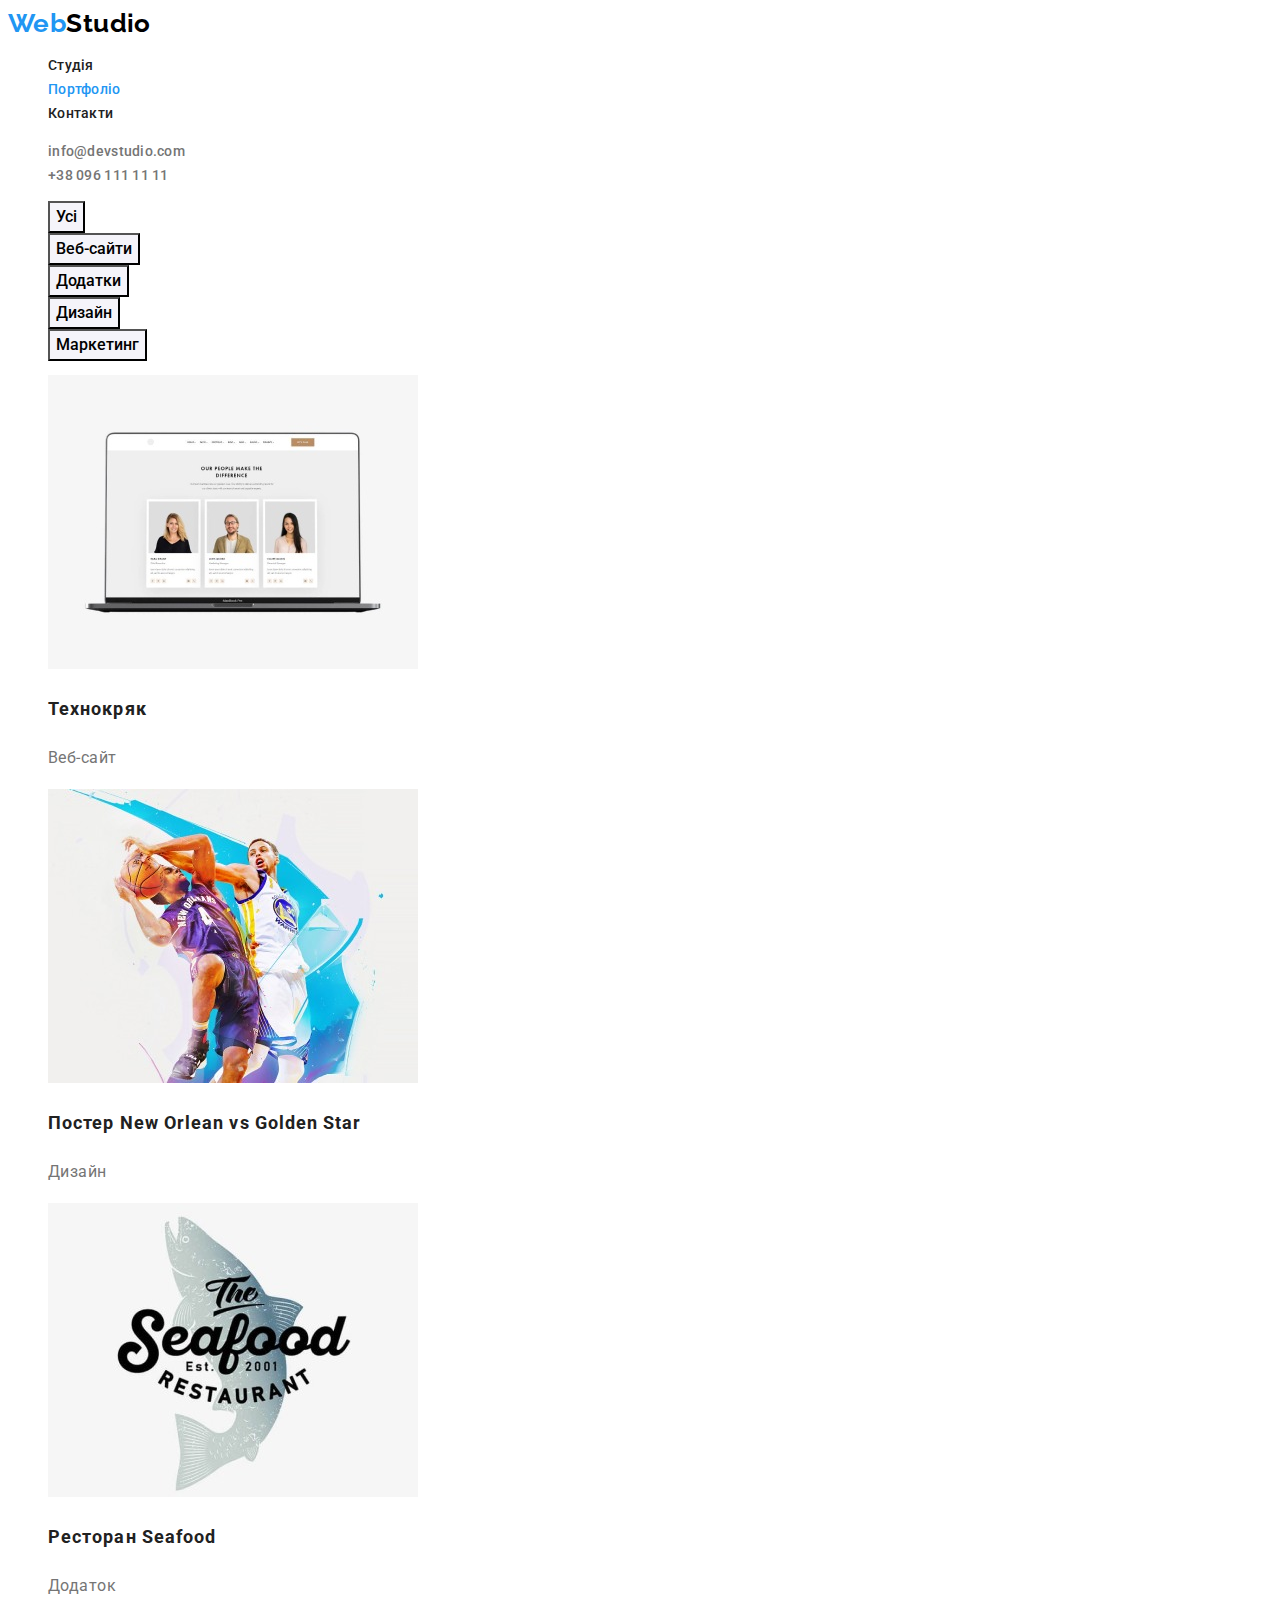
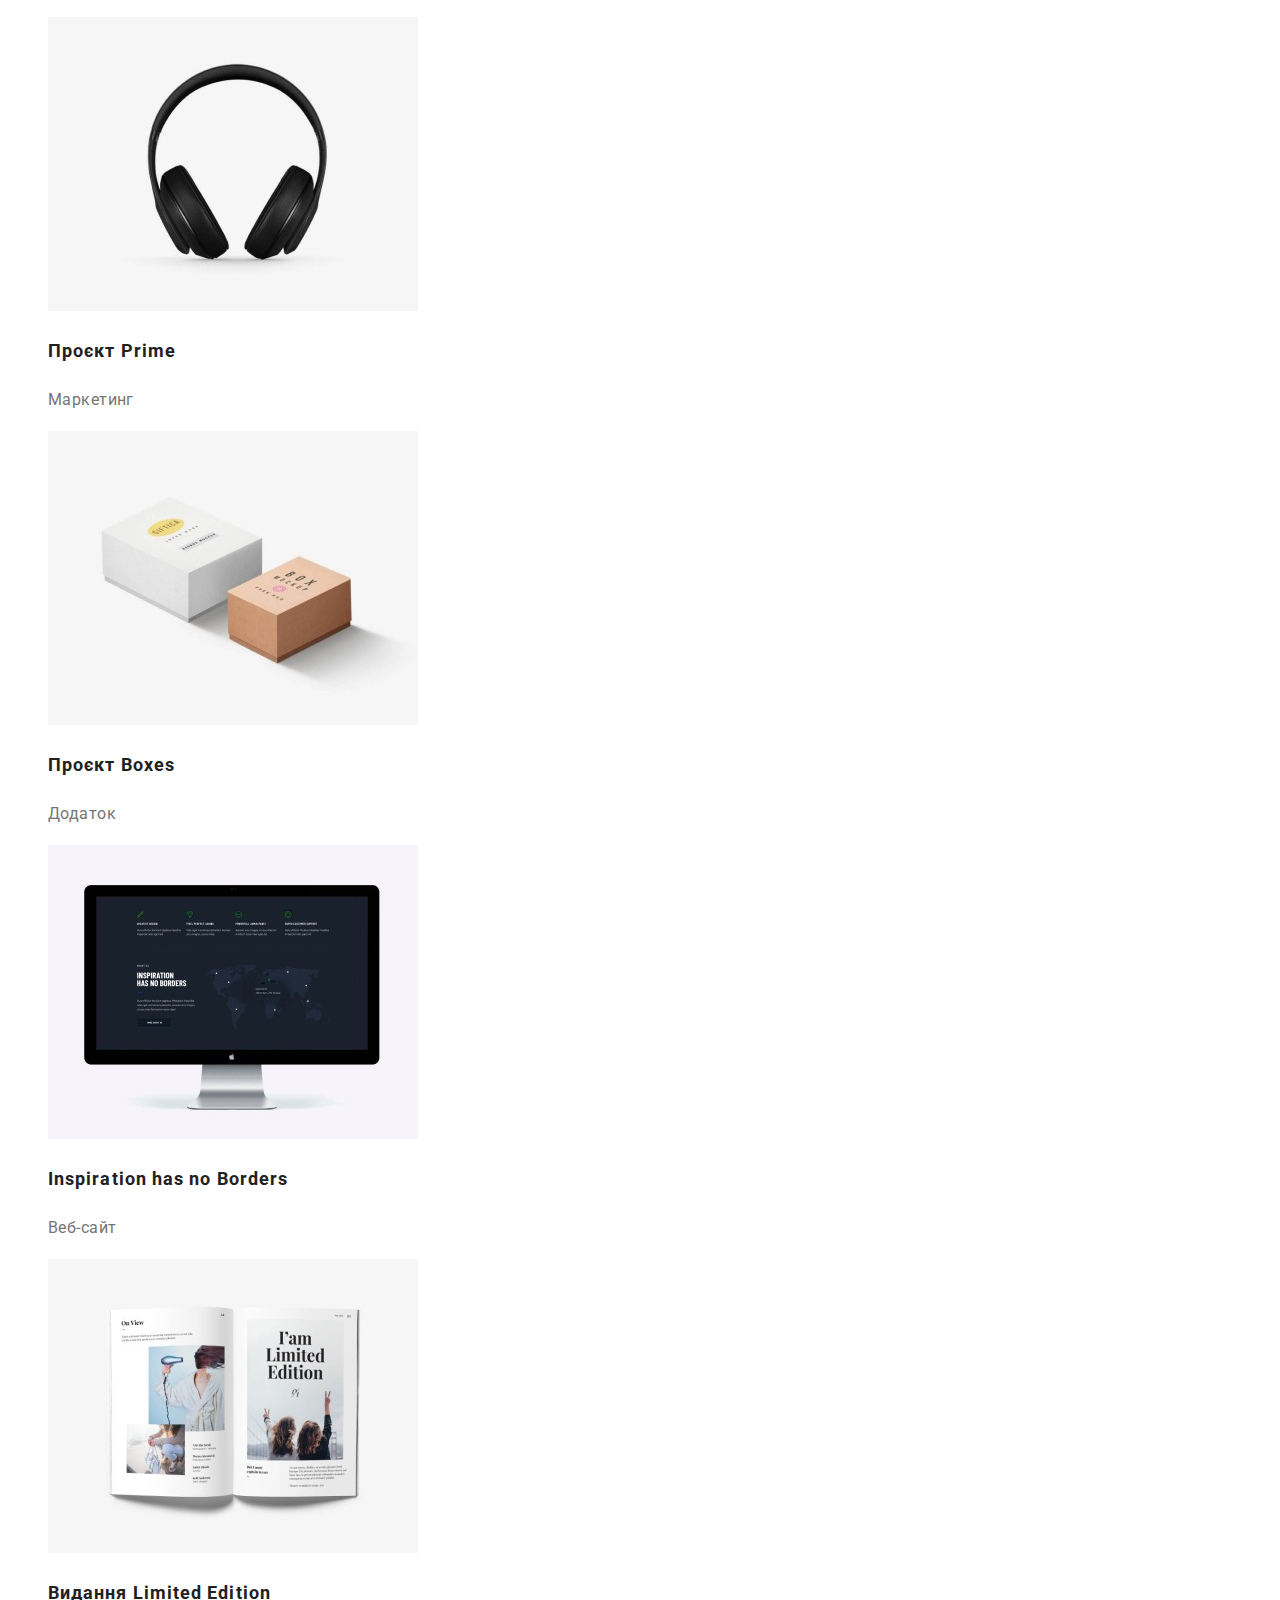
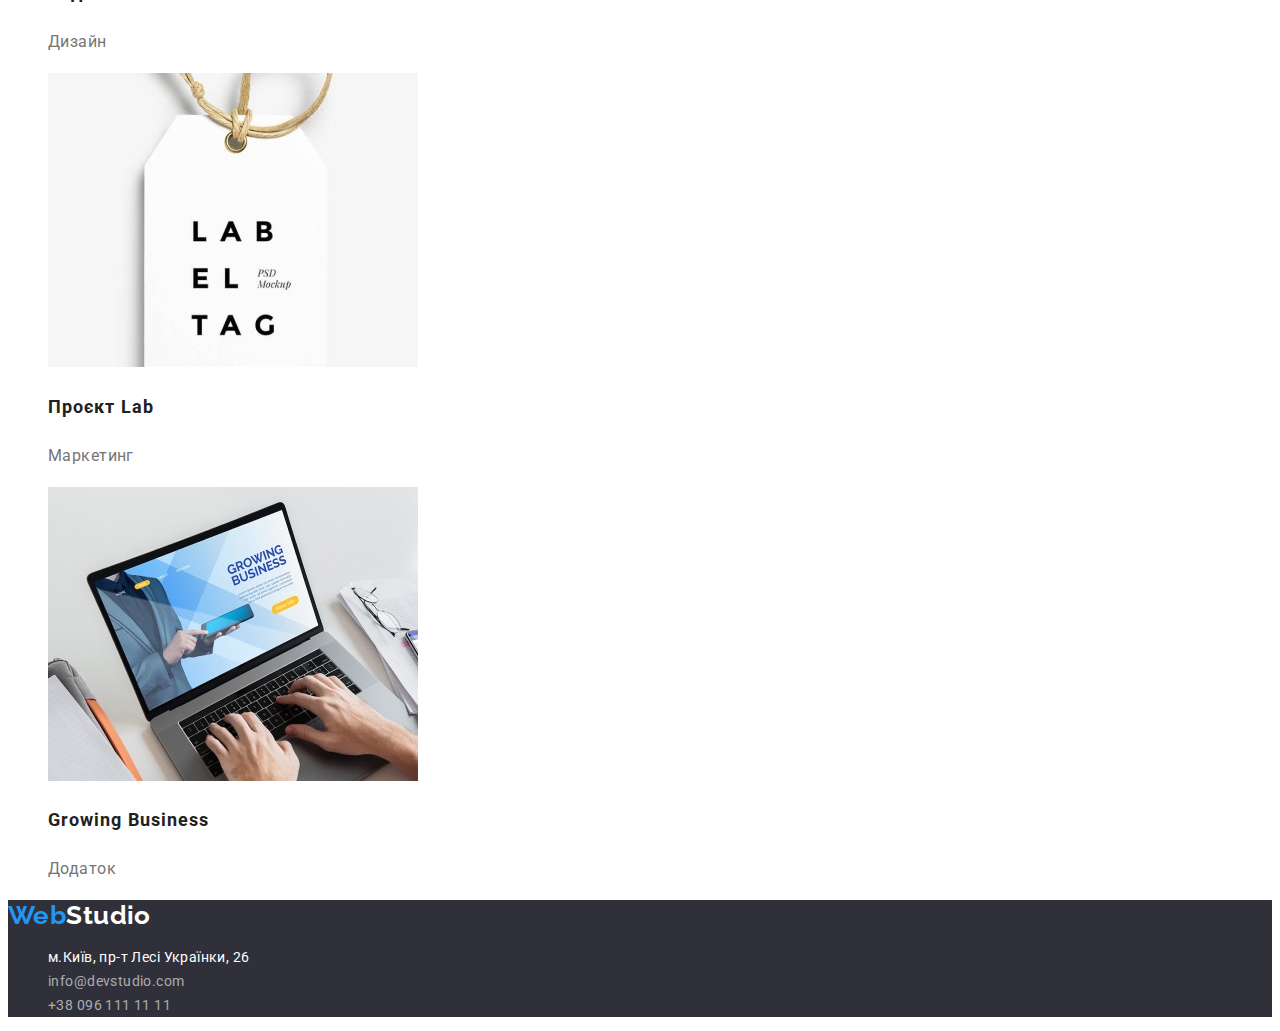
==== portfolio.html @ 974abb68 "Initial commit" ====
<!DOCTYPE html>
<html lang="uk">
  <head>
    <meta charset="UTF-8" />
    <meta http-equiv="X-UA-Compatible" content="IE=edge" />
    <meta name="viewport" content="width=device-width, initial-scale=1.0" />
    <title>Портфоліо</title>
    <!--Fonts-->
    <link rel="preconnect" href="https://fonts.googleapis.com" />
    <link rel="preconnect" href="https://fonts.gstatic.com" crossorigin />
    <link
      href="https://fonts.googleapis.com/css2?family=Raleway:wght@700&family=Roboto:wght@400;500;700;900&display=swap"
      rel="stylesheet"
    />
    <link rel="stylesheet" href="./css/styles.css" />
  </head>
  <body class="page">
    <!--Header-->
    <header class="header">
      <nav class="main-nav">
        <a href="./index.html" class="logo-link"> <span class="accent">Web</span>Studio</a>
        <ul class="nav-list">
          <li class="nav-item"><a href="./index.html" class="link">Cтудія</a></li>
          <li class="nav-item"><a href="./portfolio.html" class="link current">Портфоліо</a></li>
          <li class="nav-item"><a href="" class="link">Контакти</a></li>
        </ul>
      </nav>
      <ul class="header-contacts">
        <li class="header-item">
          <a class="header-link" href="mailto:info@devstudio.com">info@devstudio.com</a>
        </li>
        <li class="header-item">
          <a class="header-link" href="tel:+380961111111">+38 096 111 11 11</a>
        </li>
      </ul>
    </header>
    <main>
      <section class="portfolio">
        <h1 class="portfolio-title visually-hidden">Портфоліо</h1>
        <!--Фільтри-->
        <ul class="filter-list">
          <li class="filter-item"><button class="btn" type="button">Усі</button></li>
          <li class="filter-item"><button class="btn" type="button">Веб-сайти</button></li>
          <li class="filter-item"><button class="btn" type="button">Додатки</button></li>
          <li class="filter-item"><button class="btn" type="button">Дизайн</button></li>
          <li class="filter-item"><button class="btn" type="button">Маркетинг</button></li>
        </ul>
        <!--Портфоліо-->
        <ul class="portfolio-list">
          <li class="portfolio-item">
            <img
              class="portfolio-img"
              src="./images/project-1.jpg"
              alt="Картки з фотографіями людей на ноутбуці"
              width="370"
              height="294"
            />
            <h2 class="portfolio-title">Технокряк</h2>
            <p class="portfolio-text">Веб-сайт</p>
          </li>
          <li class="portfolio-item">
            <img
              class="portfolio-img"
              src="./images/project-2.jpg"
              alt="Два гравця у баскетбол з м'ячем"
              width="370"
              height="294"
            />
            <h2 class="portfolio-title">Постер New Orlean vs Golden Star</h2>
            <p class="portfolio-text">Дизайн</p>
          </li>
          <li class="portfolio-item">
            <img
              class="portfolio-img"
              src="./images/project-3.jpg"
              alt="Риба і назва ресторану"
              width="370"
              height="294"
            />
            <h2 class="portfolio-title">Ресторан Seafood</h2>
            <p class="portfolio-text">Додаток</p>
          </li>
          <li class="portfolio-item">
            <img
              class="portfolio-img"
              src="./images/project-4.jpg"
              alt="Навушники"
              width="370"
              height="294"
            />
            <h2 class="portfolio-title">Проєкт Prime</h2>
            <p class="portfolio-text">Маркетинг</p>
          </li>
          <li class="portfolio-item">
            <img
              class="portfolio-img"
              src="./images/project-5.jpg"
              alt="Дві коробки"
              width="370"
              height="294"
            />
            <h2 class="portfolio-title">Проєкт Boxes</h2>
            <p class="portfolio-text">Додаток</p>
          </li>
          <li class="portfolio-item">
            <img
              class="portfolio-img"
              src="./images/project-6.jpg"
              alt="Сторінка веб-сайту на моніторі"
              width="370"
              height="294"
            />
            <h2 class="portfolio-title" lang="en">Inspiration has no Borders</h2>
            <p class="portfolio-text">Веб-сайт</p>
          </li>
          <li class="portfolio-item">
            <img
              class="portfolio-img"
              src="./images/project-7.jpg"
              alt="Відкриті сторінки журналу"
              width="370"
              height="294"
            />
            <h2 class="portfolio-title">Видання Limited Edition</h2>
            <p class="portfolio-text">Дизайн</p>
          </li>
          <li class="portfolio-item">
            <img
              class="portfolio-img"
              src="./images/project-8.jpg"
              alt="Бірка з написом"
              width="370"
              height="294"
            />
            <h2 class="portfolio-title">Проєкт <span>Lab</span></h2>
            <p class="portfolio-text">Маркетинг</p>
          </li>
          <li class="portfolio-item">
            <img
              class="portfolio-img"
              src="./images/project-9.jpg"
              alt="Скроллінг сайту на ноутбуці"
              width="370"
              height="294"
            />
            <h2 class="portfolio-title" lang="en">Growing Business</h2>
            <p class="portfolio-text">Додаток</p>
          </li>
        </ul>
      </section>
      <!--Footer-->
      <footer class="footer">
        <a class="logo-footer" href="./index.html"> <span class="footer accent">Web</span>Studio</a>
        <address class="contacts">
          <ul class="contacts-list">
            <li class="contacts-item">
              <a
                class="link-address"
                href="https://goo.gl/maps/irSUavrNs4gXYDeR6"
                target="_blank"
                rel="noreferrer noopener"
                >м.Київ, пр-т Лесі Українки, 26</a
              >
            </li>
            <li class="contacts-item">
              <a class="contacts-link" href="mailto:info@devstudio.com">info@devstudio.com</a>
            </li>
            <li class="contacts-item">
              <a class="contacts-link" href="tel:+380961111111">+38 096 111 11 11</a>
            </li>
          </ul>
        </address>
      </footer>
    </main>
  </body>
</html>
---- css/styles.css ----
:root {
    /*Font*/
    --main-font: 'Roboto', sans-serif;
    --secondary-font: 'Raleway', sans-serif;
    /*Text colors*/
    --main-txt-cl: #212121;
    --secondary-txt-cl: #757575;
    --hero-title-cl: #FFFFFF;
    /*Logo colors*/   
    --first-logo-cl: #2196F3;
    --dark-logo-cl: #000000;
    --light-logo-cl: #FFFFFF;
    /*LINK colors*/
    --link-hvr-cl: #2196F3;
    --link-nav-cl: #212121;
    --contacts-hdr-cl: #757575;
    --contacts-ftr-cl-60: rgba(255, 255, 255, 0.6);
    --adress-ftr-cl: #FFFFFF;
    /*Background colors*/
    --accent-bg-cl: #FFFFFF;
    --dark-bg-cl: #2F303A;
    --light-bg-cl: #F5F4FA;
    /*Button hero*/
    --hero-btn-cl: #2196F3;
    --hero-btn-txt: #FFFFFF;
    /*Button portfolio*/
    --btn-bg-hover: #2196F3;
    --btn-text-hover: #FFFFFF;
    --btn-bg-cl: #F5F4FA;
    --btn-txt-cl: #212121;
} 
    
.page {
font-family: var(--main-font);
font-size: 14px;
line-height: calc(24/14);
color: var(--main-txt-cl);
background-color: var(--accent-bg-cl);
letter-spacing: 0.03em;
}
/*Header*/
.logo-link {
    font-family: var(--secondary-font);
    font-weight: 700;
    font-size: 26px;
    line-height: calc(31/26);    
    color: var(--dark-logo-cl);
    text-decoration: none;
}
.accent{
    color: var(--first-logo-cl);
}
.nav-item {
    list-style: none;
}
.header-item {
    list-style: none;
}
.link {
    text-decoration: none;
    color: var(--link-nav-cl);
    font-weight: 500;
    line-height: calc(16/14);
    letter-spacing: 0.02em;
}
.link:hover,                                                                                                                                        
.link:focus {
    color: var(--link-hvr-cl);
}
.header-link {
    text-decoration: none;
    color: var(--contacts-hdr-cl);
    font-weight: 500;
    line-height: calc(16/14);
    letter-spacing: 0.02em;
}
.header-link:hover,
.header-link:focus {
    color: var(--link-hvr-cl);
}
.current {
    color: var(--link-hvr-cl);
}
/*Footer*/
.footer {
    background-color: var(--dark-bg-cl);
}
.logo-footer {
    font-family: var(--secondary-font);
    font-weight: 700;
    font-size: 26px;
    line-height: calc(31/26);
    color: var(--light-logo-cl);
    text-decoration: none;
}
.contacts-item {
    list-style: none;
}
.link-address {
font-style: normal;
text-decoration: none;
color: var(--adress-ftr-cl);
}
.link-address:hover,
.link-address:focus {
    color: var(--link-hvr-cl);
}
.contacts-link {
text-decoration: none;
font-style: normal;
color: var(--contacts-ftr-cl-60);
}
.contacts-link:hover,
.contacts-link:focus {
    color: var(--link-hvr-cl);
}
/*HERO*/
.hero-group {
    background-color: var(--dark-bg-cl);
}
.hero-title {
    font-weight: 900;
    font-size: 44px;
    line-height: calc(60/44);
    letter-spacing: 0.06em;
    text-transform: uppercase;
    color: var(--hero-title-cl);
}
.hero-btn {
    cursor: pointer;
    color: var(--hero-btn-txt);
    background-color: var(--hero-btn-cl);
    font-family: inherit;
    font-weight: 700;
    font-size: 16px;
    line-height: calc(30/16);
    letter-spacing: 0.06em;
}
/*Особливості*/
.visually-hidden {
    position: absolute;
    white-space: nowrap;
    width: 1px;
    height: 1px;
    overflow: hidden;
    border: 0;
    padding: 0;
    clip: rect(0 0 0 0);
    clip-path: inset(50%);
    margin: -1px;
}
.feature-title {
    font-weight: 700;
    line-height: calc(16/14);
    text-transform: uppercase;
    font-size: 14px;
}
.feature-item {
    list-style: none;
}
.feature-text {
    color: var(--secondary-txt-cl);
}
/*Чим ми займаємось*/
.work-title {
    font-weight: 700;
    font-size: 36px;
    line-height: calc(42/36);
}
.work-list {
    list-style: none;
}
/*Команда*/
.teams-list {
    list-style: none;
}
.teams-title {
    font-weight: 700;
    font-size: 36px;
    line-height: calc(42/36);
}
.teams {
    background-color: var(--light-bg-cl);
}
.teams-subtitle {
    font-weight: 500;
    font-size: 16px;
    line-height: calc(19/16);
}
.teams-text {
    font-size: 16px;
    line-height: calc(19/16);
    color: var(--secondary-txt-cl);
}
/*Портфоліо*/
.filter-list {
    list-style: none;
}
.btn {
    cursor: pointer;
    font-family: inherit;
    font-weight: 500;
    font-size: 16px;
    line-height: calc(26/16);
    background-color: var(--btn-bg-cl);
}
.btn:hover,
.btn:focus {
    background-color: var(--btn-bg-hover);
    color: var(--btn-text-hover);
}
.portfolio-list {
    list-style: none;
}
.portfolio-title {
    font-weight: 700;
    font-size: 18px;
    line-height: calc(36/18);
    letter-spacing: 0.06em;
}
.portfolio-text {
    font-size: 16px;
    line-height: calc(30/16);
    color: var(--secondary-txt-cl);
}
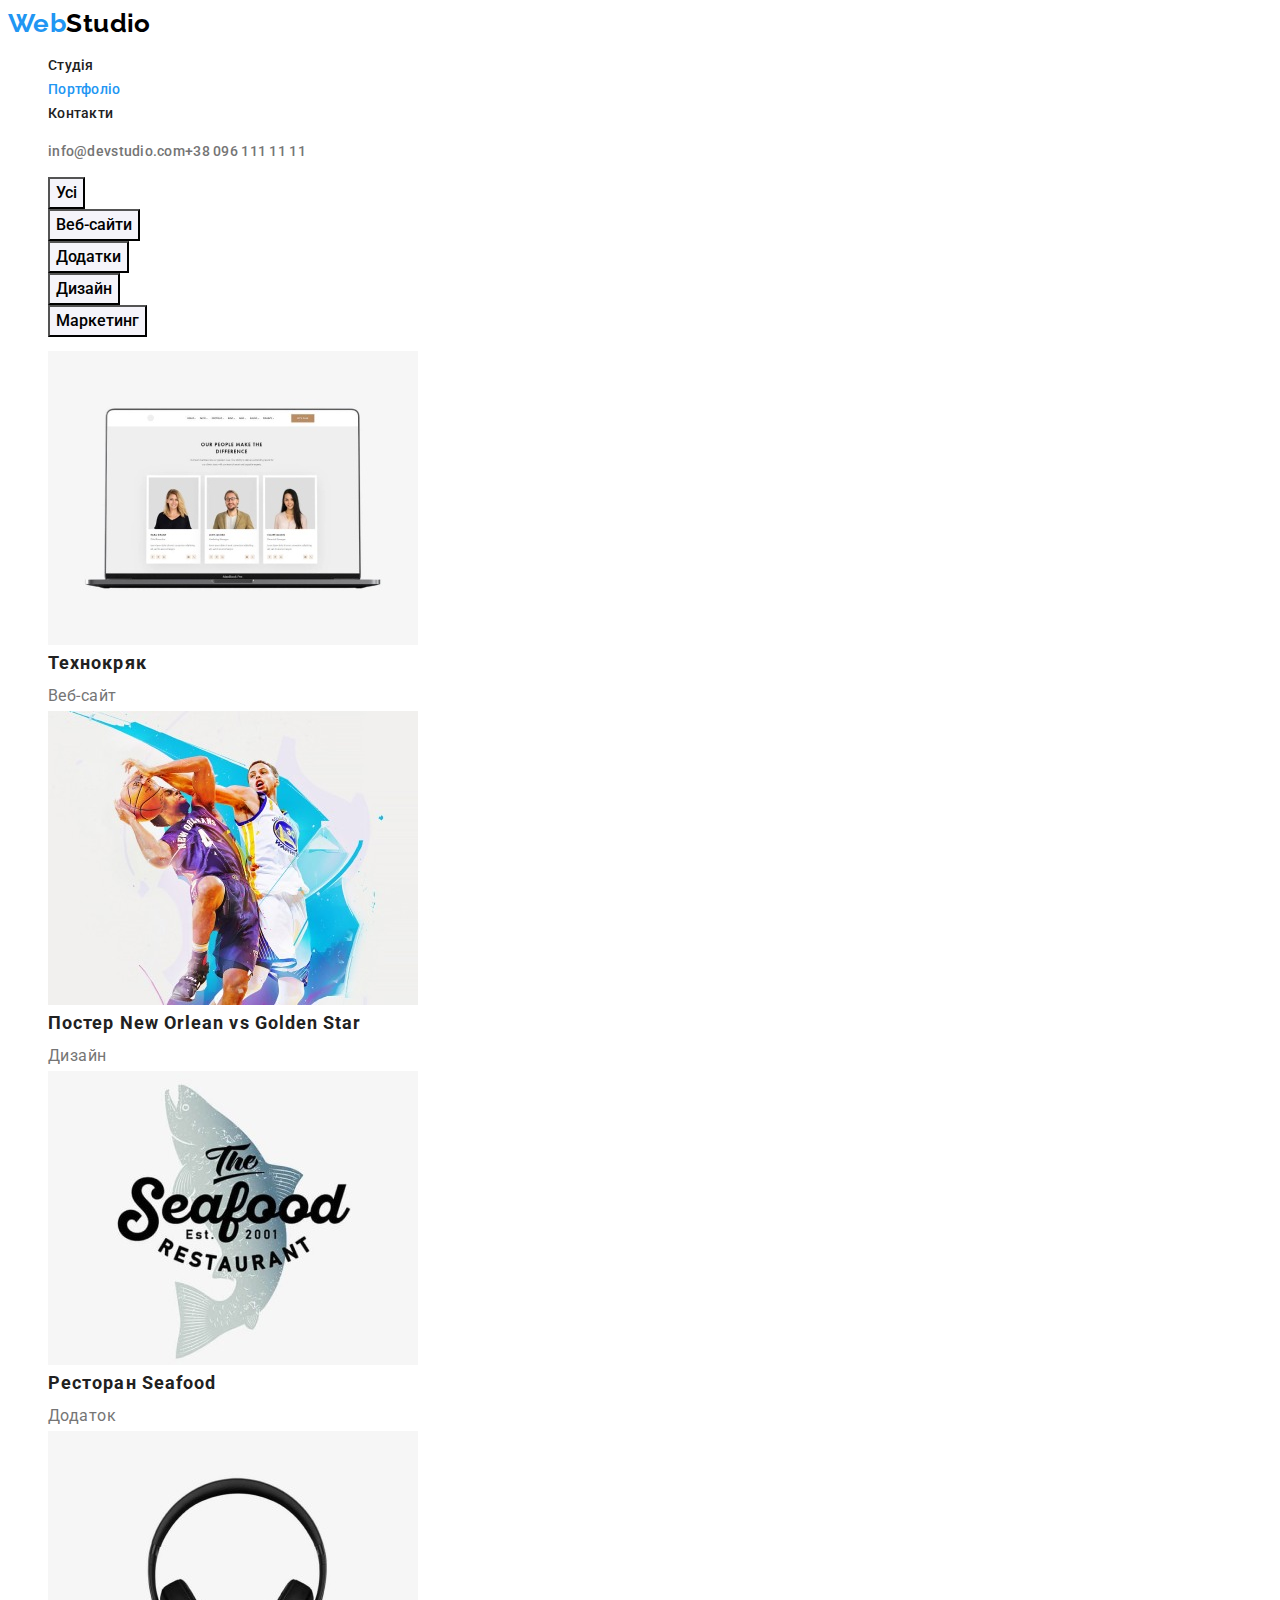
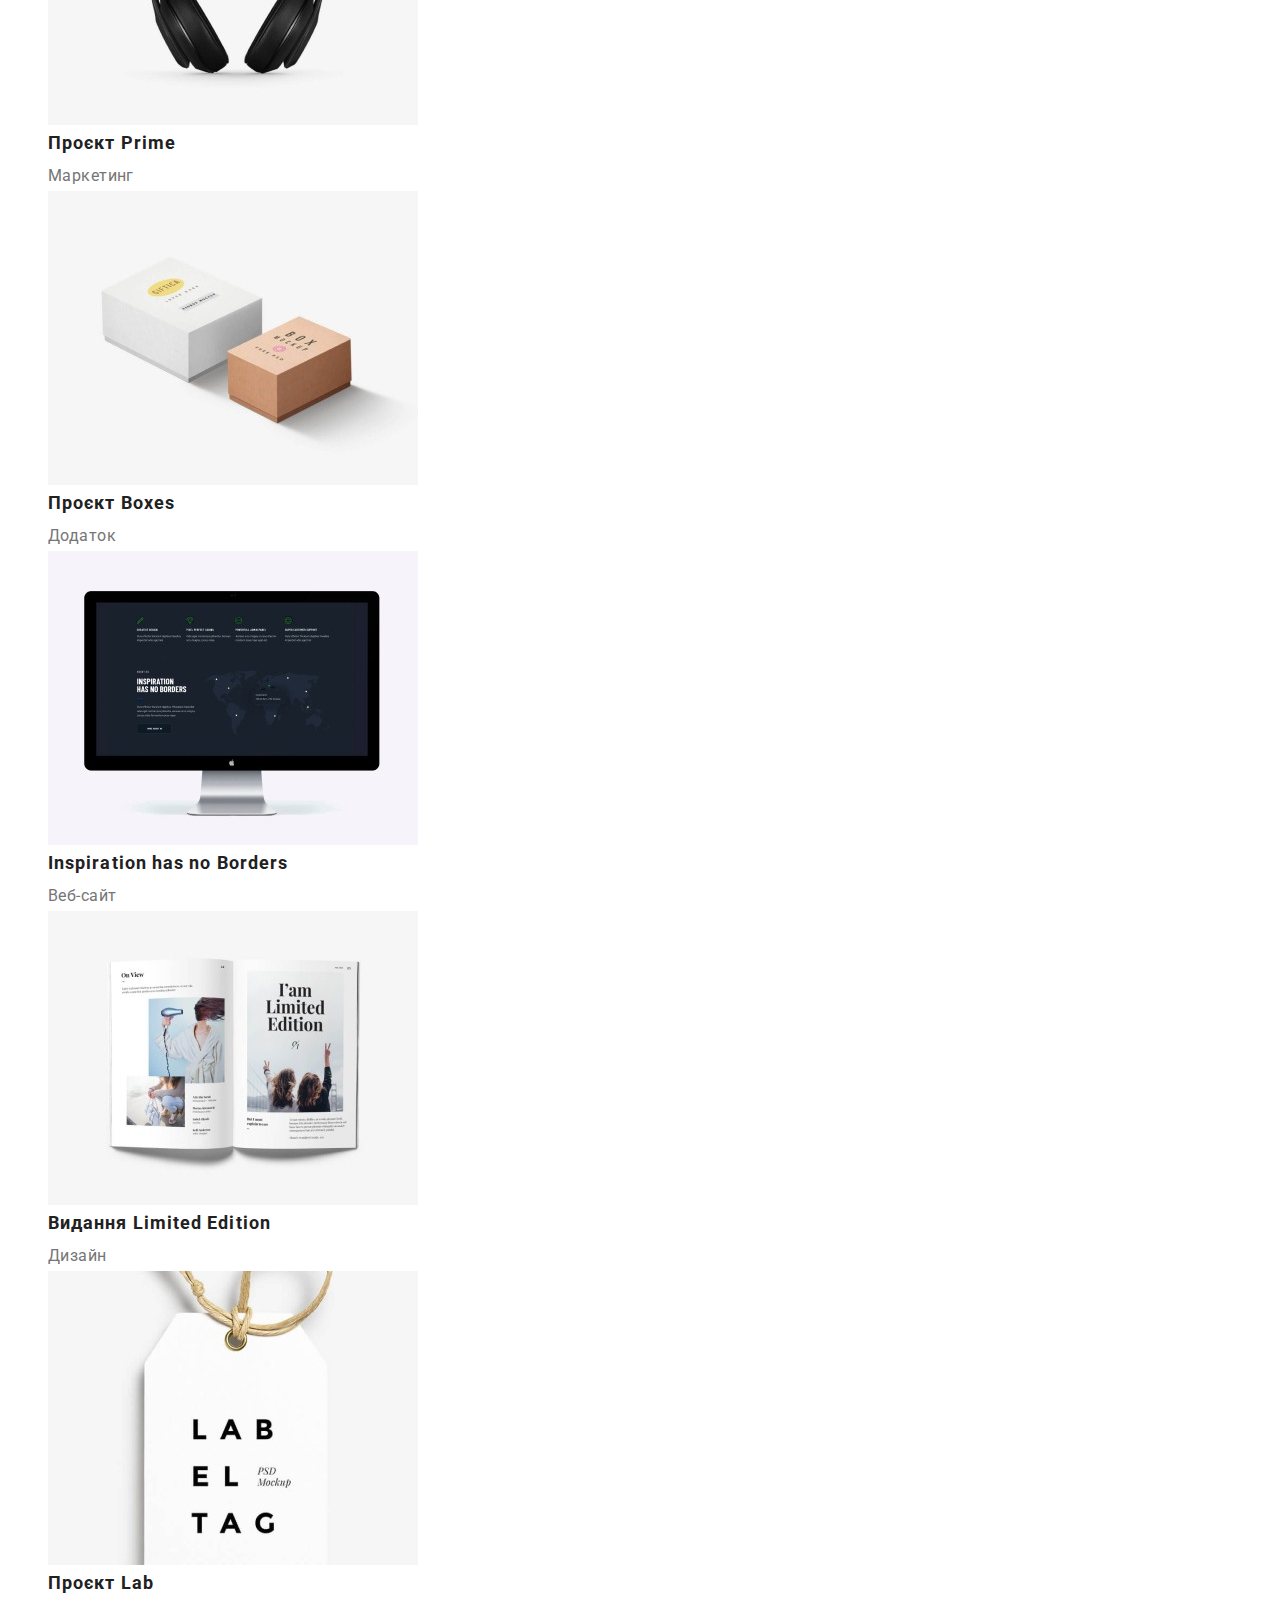
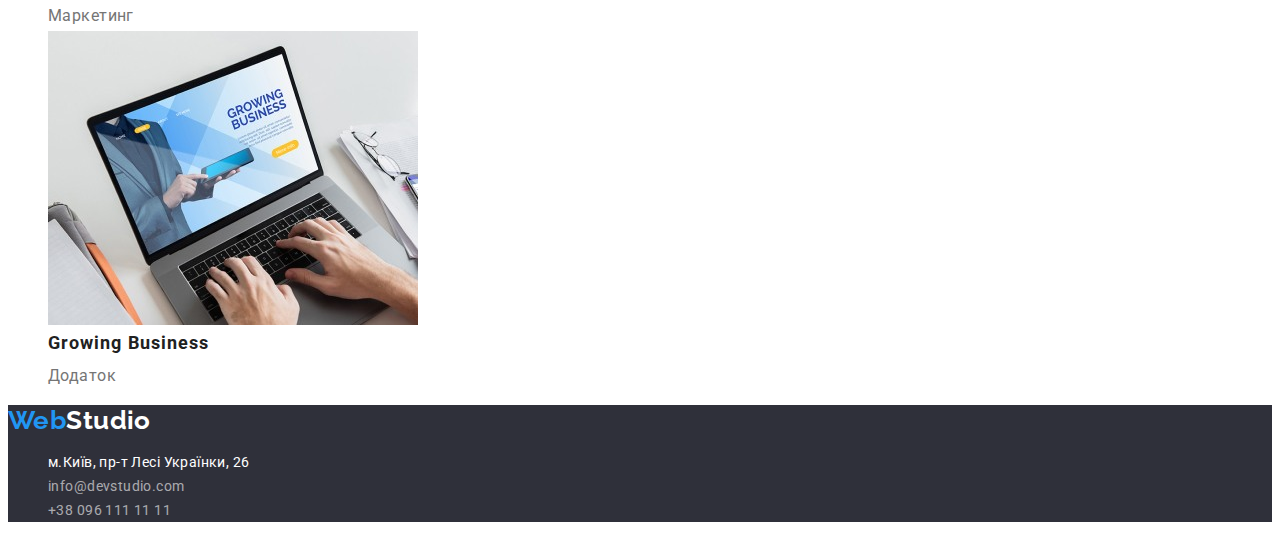
==== commit 6873b138: "commit" ====
--- a/portfolio.html
+++ b/portfolio.html
@@ -12,6 +12,15 @@
       href="https://fonts.googleapis.com/css2?family=Raleway:wght@700&family=Roboto:wght@400;500;700;900&display=swap"
       rel="stylesheet"
     />
+    <!-- Нормализатор-->
+    <link
+      rel="stylesheet"
+      href="https://cdnjs.cloudflare.com/ajax/libs/modern-normalize/1.1.0/modern-normalize.min.css"
+      integrity="sha512-wpPYUAdjBVSE4KJnH1VR1HeZfpl1ub8YT/NKx4PuQ5NmX2tKuGu6U/JRp5y+Y8XG2tV+wKQpNHVUX03MfMFn9Q=="
+      crossorigin="anonymous"
+      referrerpolicy="no-referrer"
+    />
+    <!--Styles-->
     <link rel="stylesheet" href="./css/styles.css" />
   </head>
   <body class="page">
--- a/css/styles.css
+++ b/css/styles.css
@@ -38,7 +38,42 @@
 background-color: var(--accent-bg-cl);
 letter-spacing: 0.03em;
 }
+h1,
+h2,
+h3,
+p {
+    margin: 0;
+}
+
+img {
+    display: block;
+    max-width: 100%;
+    height: auto;
+}
+.section {
+    padding-top: ;
+    padding-bottom: ;
+}
+
+.container {
+    width: 1200px;
+    padding-left: 15px;
+    padding-right: 15px;
+    margin-left: auto;
+    margin-right: auto;
+
+    outline: 2px solid red;
+}
 /*Header*/
+
+.header-container {
+display: flex;
+}
+
+
+.header-contacts {
+display: flex;
+}
 .logo-link {
     font-family: var(--secondary-font);
     font-weight: 700;
@@ -52,6 +87,7 @@
 }
 .nav-item {
     list-style: none;
+    display: inline-box;
 }
 .header-item {
     list-style: none;
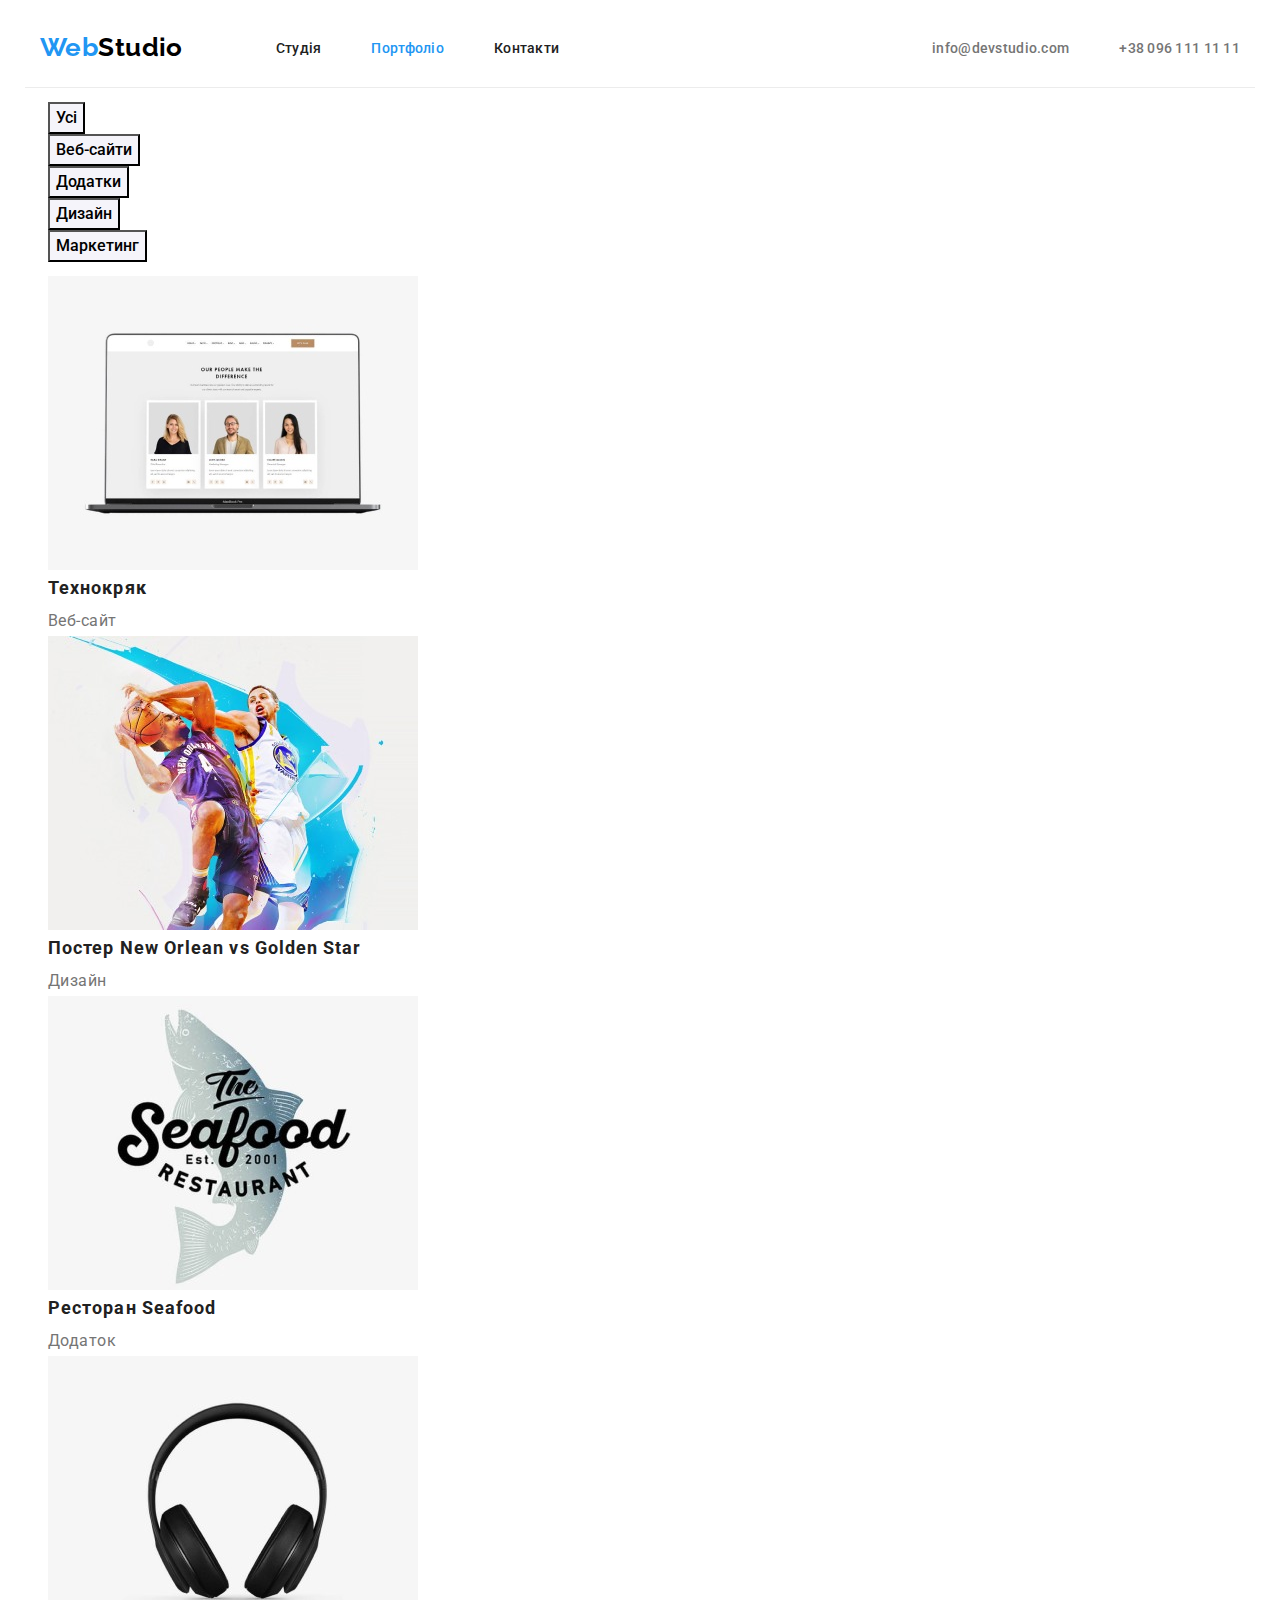
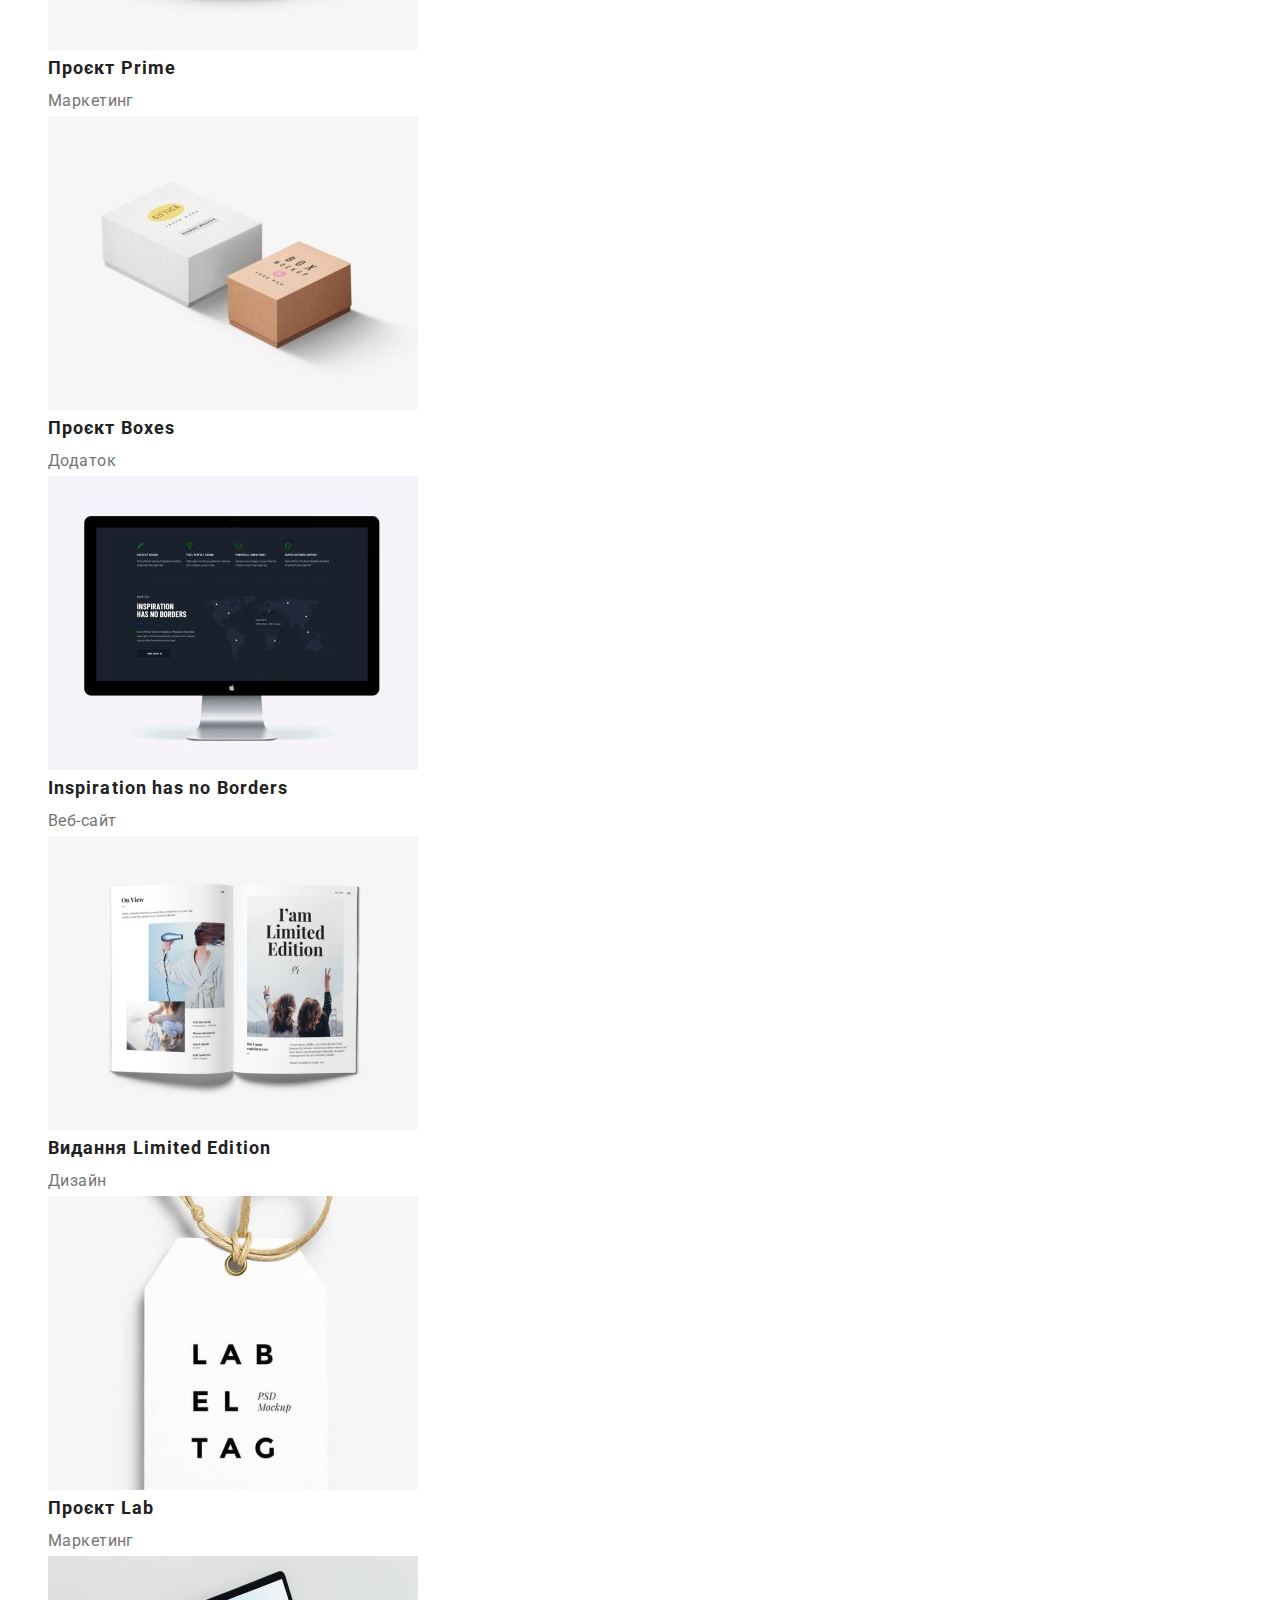
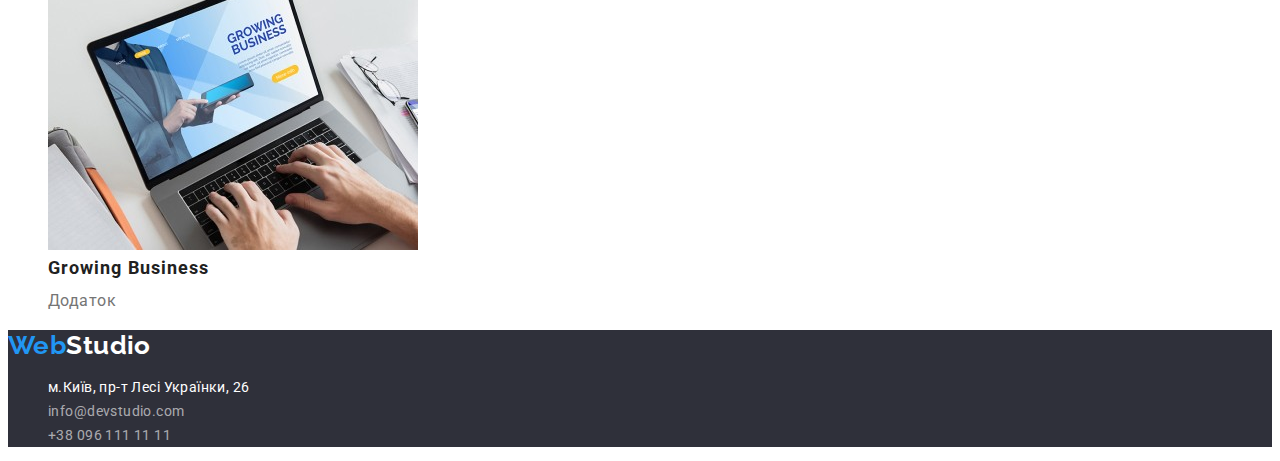
==== commit 63d5bfff: "header flex" ====
--- a/portfolio.html
+++ b/portfolio.html
@@ -26,22 +26,24 @@
   <body class="page">
     <!--Header-->
     <header class="header">
-      <nav class="main-nav">
+      <div class="container header-container">
         <a href="./index.html" class="logo-link"> <span class="accent">Web</span>Studio</a>
-        <ul class="nav-list">
-          <li class="nav-item"><a href="./index.html" class="link">Cтудія</a></li>
-          <li class="nav-item"><a href="./portfolio.html" class="link current">Портфоліо</a></li>
-          <li class="nav-item"><a href="" class="link">Контакти</a></li>
+        <nav class="main-nav">
+          <ul class="nav-list">
+            <li class="nav-item"><a href="./index.html" class="link">Cтудія</a></li>
+            <li class="nav-item"><a href="./portfolio.html" class="link current">Портфоліо</a></li>
+            <li class="nav-item"><a href="" class="link">Контакти</a></li>
+          </ul>
+        </nav>
+        <ul class="header-contacts">
+          <li class="header-item">
+            <a class="header-link" href="mailto:info@devstudio.com">info@devstudio.com</a>
+          </li>
+          <li class="header-item">
+            <a class="header-link" href="tel:+380961111111">+38 096 111 11 11</a>
+          </li>
         </ul>
-      </nav>
-      <ul class="header-contacts">
-        <li class="header-item">
-          <a class="header-link" href="mailto:info@devstudio.com">info@devstudio.com</a>
-        </li>
-        <li class="header-item">
-          <a class="header-link" href="tel:+380961111111">+38 096 111 11 11</a>
-        </li>
-      </ul>
+      </div>
     </header>
     <main>
       <section class="portfolio">
--- a/css/styles.css
+++ b/css/styles.css
@@ -62,18 +62,29 @@
     margin-left: auto;
     margin-right: auto;
 
-    outline: 2px solid red;
 }
 /*Header*/
 
 .header-container {
 display: flex;
-}
-
+align-items: center;
+border-bottom: 1px solid #ECECEC;
+}
+
+.nav-list {
+    display: flex;
+    padding: 0;
+    margin: 0 0 0 93px;
+}
 
 .header-contacts {
-display: flex;
-}
+    display: flex;
+    padding: 0;
+    margin-left: auto;
+    margin-top: 0;
+    margin-bottom: 0;
+}
+
 .logo-link {
     font-family: var(--secondary-font);
     font-weight: 700;
@@ -87,28 +98,45 @@
 }
 .nav-item {
     list-style: none;
-    display: inline-box;
+
 }
 .header-item {
     list-style: none;
 }
 .link {
+    display: inline-block;
+    padding-top: 32px;
+    padding-bottom: 31px;
+
     text-decoration: none;
     color: var(--link-nav-cl);
     font-weight: 500;
     line-height: calc(16/14);
     letter-spacing: 0.02em;
 }
+
+.nav-item:not(:last-child) {
+    margin-right: 50px;
+}
+
 .link:hover,                                                                                                                                        
 .link:focus {
     color: var(--link-hvr-cl);
 }
+
 .header-link {
+    display: inline-block;
+    padding-top: 32px;
+    padding-bottom: 31px;
+
     text-decoration: none;
     color: var(--contacts-hdr-cl);
     font-weight: 500;
     line-height: calc(16/14);
     letter-spacing: 0.02em;
+}
+.header-item:not(:last-child) {
+    margin-right: 50px;
 }
 .header-link:hover,
 .header-link:focus {
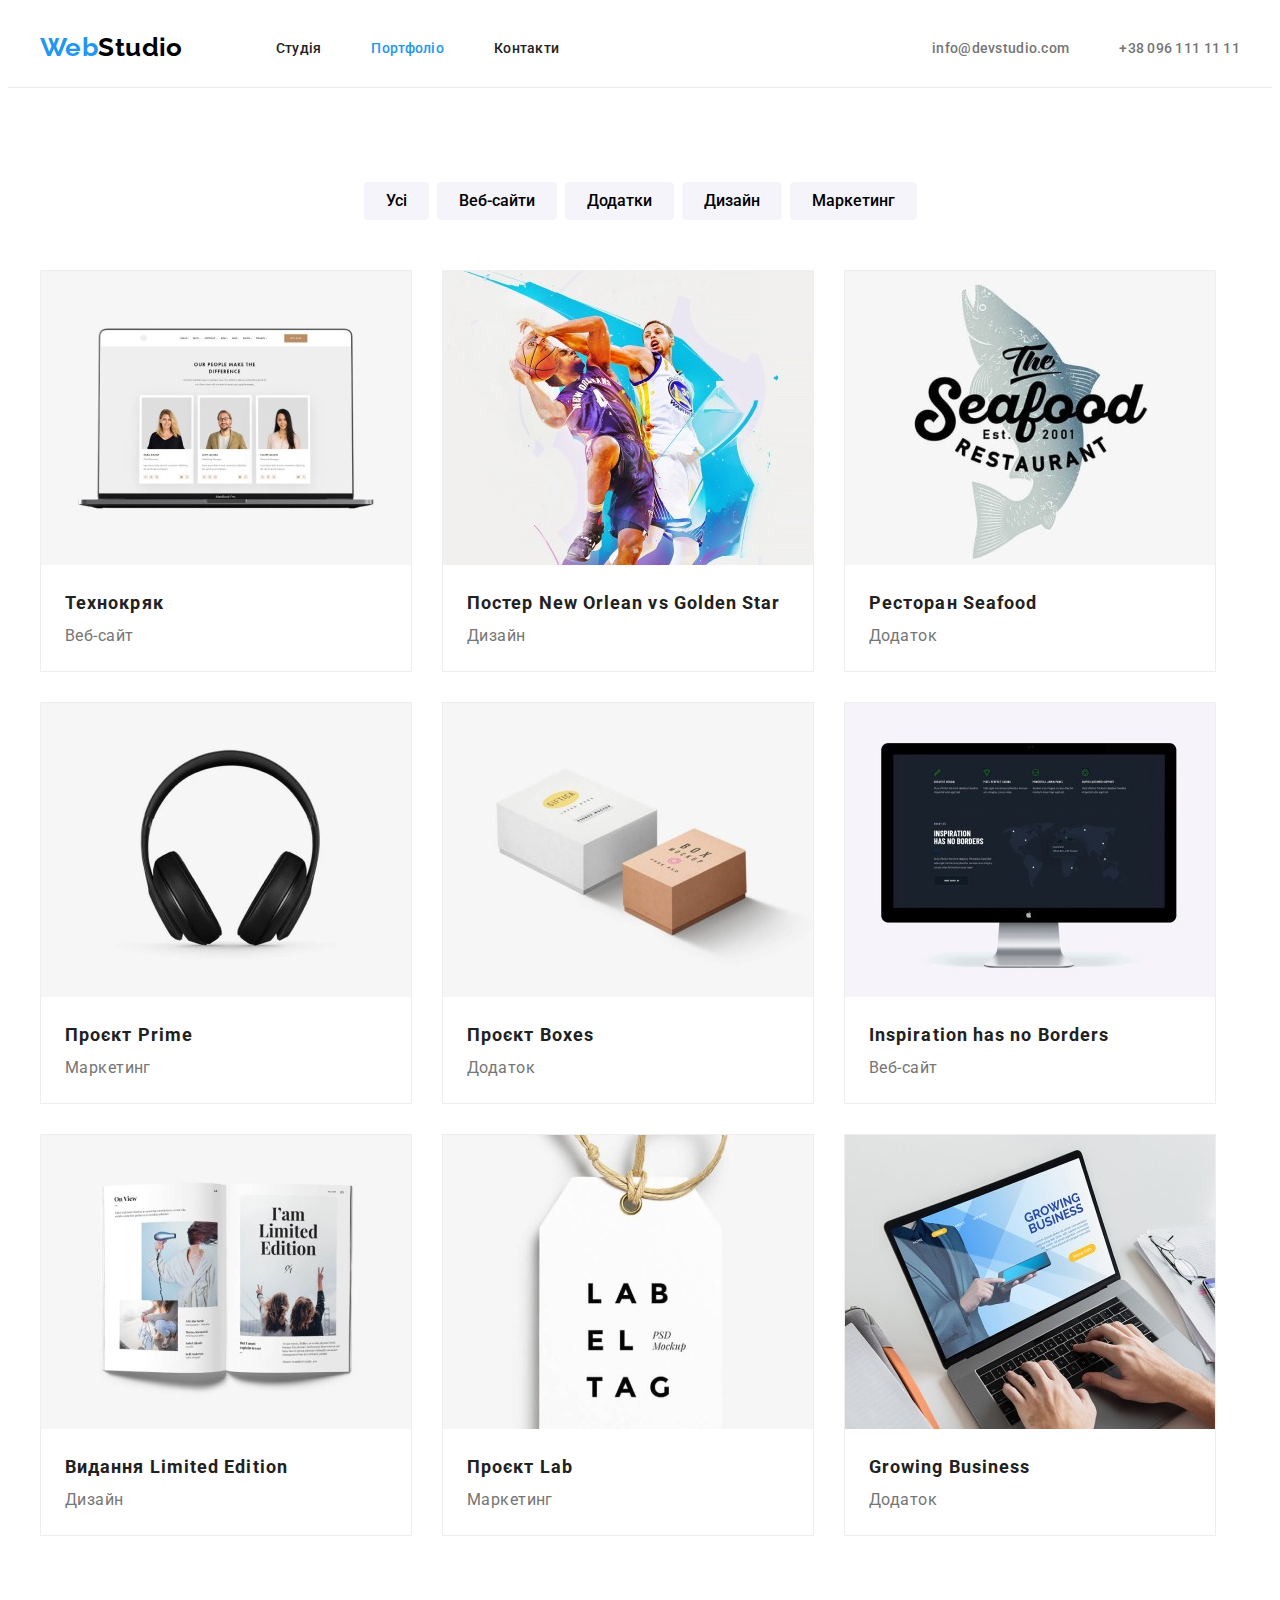
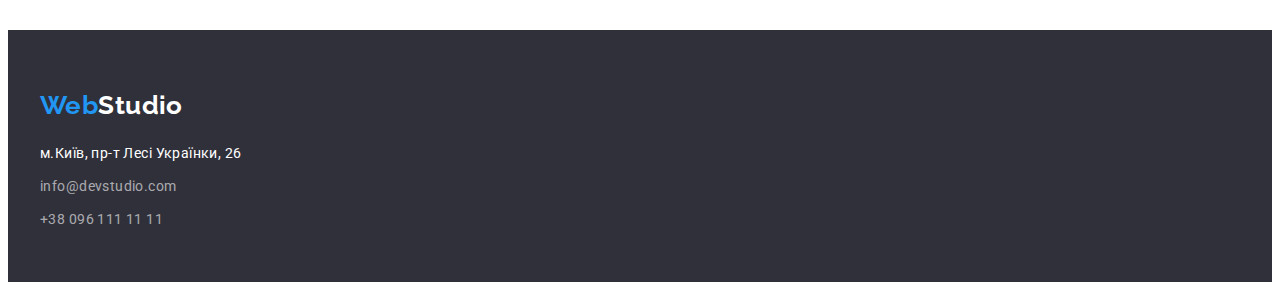
==== commit beb9d59e: "commit 27/08" ====
--- a/portfolio.html
+++ b/portfolio.html
@@ -46,141 +46,163 @@
       </div>
     </header>
     <main>
-      <section class="portfolio">
-        <h1 class="portfolio-title visually-hidden">Портфоліо</h1>
-        <!--Фільтри-->
-        <ul class="filter-list">
-          <li class="filter-item"><button class="btn" type="button">Усі</button></li>
-          <li class="filter-item"><button class="btn" type="button">Веб-сайти</button></li>
-          <li class="filter-item"><button class="btn" type="button">Додатки</button></li>
-          <li class="filter-item"><button class="btn" type="button">Дизайн</button></li>
-          <li class="filter-item"><button class="btn" type="button">Маркетинг</button></li>
-        </ul>
-        <!--Портфоліо-->
-        <ul class="portfolio-list">
-          <li class="portfolio-item">
-            <img
-              class="portfolio-img"
-              src="./images/project-1.jpg"
-              alt="Картки з фотографіями людей на ноутбуці"
-              width="370"
-              height="294"
-            />
-            <h2 class="portfolio-title">Технокряк</h2>
-            <p class="portfolio-text">Веб-сайт</p>
-          </li>
-          <li class="portfolio-item">
-            <img
-              class="portfolio-img"
-              src="./images/project-2.jpg"
-              alt="Два гравця у баскетбол з м'ячем"
-              width="370"
-              height="294"
-            />
-            <h2 class="portfolio-title">Постер New Orlean vs Golden Star</h2>
-            <p class="portfolio-text">Дизайн</p>
-          </li>
-          <li class="portfolio-item">
-            <img
-              class="portfolio-img"
-              src="./images/project-3.jpg"
-              alt="Риба і назва ресторану"
-              width="370"
-              height="294"
-            />
-            <h2 class="portfolio-title">Ресторан Seafood</h2>
-            <p class="portfolio-text">Додаток</p>
-          </li>
-          <li class="portfolio-item">
-            <img
-              class="portfolio-img"
-              src="./images/project-4.jpg"
-              alt="Навушники"
-              width="370"
-              height="294"
-            />
-            <h2 class="portfolio-title">Проєкт Prime</h2>
-            <p class="portfolio-text">Маркетинг</p>
-          </li>
-          <li class="portfolio-item">
-            <img
-              class="portfolio-img"
-              src="./images/project-5.jpg"
-              alt="Дві коробки"
-              width="370"
-              height="294"
-            />
-            <h2 class="portfolio-title">Проєкт Boxes</h2>
-            <p class="portfolio-text">Додаток</p>
-          </li>
-          <li class="portfolio-item">
-            <img
-              class="portfolio-img"
-              src="./images/project-6.jpg"
-              alt="Сторінка веб-сайту на моніторі"
-              width="370"
-              height="294"
-            />
-            <h2 class="portfolio-title" lang="en">Inspiration has no Borders</h2>
-            <p class="portfolio-text">Веб-сайт</p>
-          </li>
-          <li class="portfolio-item">
-            <img
-              class="portfolio-img"
-              src="./images/project-7.jpg"
-              alt="Відкриті сторінки журналу"
-              width="370"
-              height="294"
-            />
-            <h2 class="portfolio-title">Видання Limited Edition</h2>
-            <p class="portfolio-text">Дизайн</p>
-          </li>
-          <li class="portfolio-item">
-            <img
-              class="portfolio-img"
-              src="./images/project-8.jpg"
-              alt="Бірка з написом"
-              width="370"
-              height="294"
-            />
-            <h2 class="portfolio-title">Проєкт <span>Lab</span></h2>
-            <p class="portfolio-text">Маркетинг</p>
-          </li>
-          <li class="portfolio-item">
-            <img
-              class="portfolio-img"
-              src="./images/project-9.jpg"
-              alt="Скроллінг сайту на ноутбуці"
-              width="370"
-              height="294"
-            />
-            <h2 class="portfolio-title" lang="en">Growing Business</h2>
-            <p class="portfolio-text">Додаток</p>
-          </li>
-        </ul>
+      <section class="portfolio section">
+        <div class="container portfolio-container">
+          <h1 class="portfolio-title visually-hidden">Портфоліо</h1>
+          <!--Фільтри-->
+          <ul class="filter-list">
+            <li class="filter-item"><button class="btn" type="button">Усі</button></li>
+            <li class="filter-item"><button class="btn" type="button">Веб-сайти</button></li>
+            <li class="filter-item"><button class="btn" type="button">Додатки</button></li>
+            <li class="filter-item"><button class="btn" type="button">Дизайн</button></li>
+            <li class="filter-item"><button class="btn" type="button">Маркетинг</button></li>
+          </ul>
+          <!--Портфоліо-->
+          <ul class="portfolio-list">
+            <li class="portfolio-item">
+              <img
+                class="portfolio-img"
+                src="./images/project-1.jpg"
+                alt="Картки з фотографіями людей на ноутбуці"
+                width="370"
+                height="294"
+              />
+              <div class="portfolio-group">
+                <h2 class="portfolio-title">Технокряк</h2>
+                <p class="portfolio-text">Веб-сайт</p>
+              </div>
+            </li>
+            <li class="portfolio-item">
+              <img
+                class="portfolio-img"
+                src="./images/project-2.jpg"
+                alt="Два гравця у баскетбол з м'ячем"
+                width="370"
+                height="294"
+              />
+              <div class="portfolio-group">
+                <h2 class="portfolio-title">Постер New Orlean vs Golden Star</h2>
+                <p class="portfolio-text">Дизайн</p>
+              </div>
+            </li>
+            <li class="portfolio-item">
+              <img
+                class="portfolio-img"
+                src="./images/project-3.jpg"
+                alt="Риба і назва ресторану"
+                width="370"
+                height="294"
+              />
+              <div class="portfolio-group">
+                <h2 class="portfolio-title">Ресторан Seafood</h2>
+                <p class="portfolio-text">Додаток</p>
+              </div>
+            </li>
+            <li class="portfolio-item">
+              <img
+                class="portfolio-img"
+                src="./images/project-4.jpg"
+                alt="Навушники"
+                width="370"
+                height="294"
+              />
+              <div class="portfolio-group">
+                <h2 class="portfolio-title">Проєкт Prime</h2>
+                <p class="portfolio-text">Маркетинг</p>
+              </div>
+            </li>
+            <li class="portfolio-item">
+              <img
+                class="portfolio-img"
+                src="./images/project-5.jpg"
+                alt="Дві коробки"
+                width="370"
+                height="294"
+              />
+              <div class="portfolio-group">
+                <h2 class="portfolio-title">Проєкт Boxes</h2>
+                <p class="portfolio-text">Додаток</p>
+              </div>
+            </li>
+            <li class="portfolio-item">
+              <img
+                class="portfolio-img"
+                src="./images/project-6.jpg"
+                alt="Сторінка веб-сайту на моніторі"
+                width="370"
+                height="294"
+              />
+              <div class="portfolio-group">
+                <h2 class="portfolio-title" lang="en">Inspiration has no Borders</h2>
+                <p class="portfolio-text">Веб-сайт</p>
+              </div>
+            </li>
+            <li class="portfolio-item">
+              <img
+                class="portfolio-img"
+                src="./images/project-7.jpg"
+                alt="Відкриті сторінки журналу"
+                width="370"
+                height="294"
+              />
+              <div class="portfolio-group">
+                <h2 class="portfolio-title">Видання Limited Edition</h2>
+                <p class="portfolio-text">Дизайн</p>
+              </div>
+            </li>
+            <li class="portfolio-item">
+              <img
+                class="portfolio-img"
+                src="./images/project-8.jpg"
+                alt="Бірка з написом"
+                width="370"
+                height="294"
+              />
+              <div class="portfolio-group">
+                <h2 class="portfolio-title">Проєкт <span>Lab</span></h2>
+                <p class="portfolio-text">Маркетинг</p>
+              </div>
+            </li>
+            <li class="portfolio-item">
+              <img
+                class="portfolio-img"
+                src="./images/project-9.jpg"
+                alt="Скроллінг сайту на ноутбуці"
+                width="370"
+                height="294"
+              />
+              <div class="portfolio-group">
+                <h2 class="portfolio-title" lang="en">Growing Business</h2>
+                <p class="portfolio-text">Додаток</p>
+              </div>
+            </li>
+          </ul>
+        </div>
       </section>
       <!--Footer-->
       <footer class="footer">
-        <a class="logo-footer" href="./index.html"> <span class="footer accent">Web</span>Studio</a>
-        <address class="contacts">
-          <ul class="contacts-list">
-            <li class="contacts-item">
-              <a
-                class="link-address"
-                href="https://goo.gl/maps/irSUavrNs4gXYDeR6"
-                target="_blank"
-                rel="noreferrer noopener"
-                >м.Київ, пр-т Лесі Українки, 26</a
-              >
-            </li>
-            <li class="contacts-item">
-              <a class="contacts-link" href="mailto:info@devstudio.com">info@devstudio.com</a>
-            </li>
-            <li class="contacts-item">
-              <a class="contacts-link" href="tel:+380961111111">+38 096 111 11 11</a>
-            </li>
-          </ul>
-        </address>
+        <div class="container footer-container">
+          <a class="logo-footer" href="./index.html"> <span class="accent">Web</span>Studio</a>
+          <address class="contacts">
+            <ul class="contacts-list">
+              <li class="contacts-item">
+                <a
+                  class="link-address"
+                  href="https://goo.gl/maps/irSUavrNs4gXYDeR6"
+                  target="_blank"
+                  rel="noreferrer noopener"
+                  >м.Київ, пр-т Лесі Українки, 26</a
+                >
+              </li>
+              <li class="contacts-item">
+                <a class="contacts-link" href="mailto:info@devstudio.com">info@devstudio.com</a>
+              </li>
+              <li class="contacts-item">
+                <a class="contacts-link" href="tel:+380961111111">+38 096 111 11 11</a>
+              </li>
+            </ul>
+          </address>
+        </div>
       </footer>
     </main>
   </body>
--- a/css/styles.css
+++ b/css/styles.css
@@ -1,289 +1,424 @@
 :root {
-    /*Font*/
-    --main-font: 'Roboto', sans-serif;
-    --secondary-font: 'Raleway', sans-serif;
-    /*Text colors*/
-    --main-txt-cl: #212121;
-    --secondary-txt-cl: #757575;
-    --hero-title-cl: #FFFFFF;
-    /*Logo colors*/   
-    --first-logo-cl: #2196F3;
-    --dark-logo-cl: #000000;
-    --light-logo-cl: #FFFFFF;
-    /*LINK colors*/
-    --link-hvr-cl: #2196F3;
-    --link-nav-cl: #212121;
-    --contacts-hdr-cl: #757575;
-    --contacts-ftr-cl-60: rgba(255, 255, 255, 0.6);
-    --adress-ftr-cl: #FFFFFF;
-    /*Background colors*/
-    --accent-bg-cl: #FFFFFF;
-    --dark-bg-cl: #2F303A;
-    --light-bg-cl: #F5F4FA;
-    /*Button hero*/
-    --hero-btn-cl: #2196F3;
-    --hero-btn-txt: #FFFFFF;
-    /*Button portfolio*/
-    --btn-bg-hover: #2196F3;
-    --btn-text-hover: #FFFFFF;
-    --btn-bg-cl: #F5F4FA;
-    --btn-txt-cl: #212121;
-} 
-    
+  /*Font*/
+  --main-font: 'Roboto', sans-serif;
+  --secondary-font: 'Raleway', sans-serif;
+  /*Text colors*/
+  --main-txt-cl: #212121;
+  --secondary-txt-cl: #757575;
+  --hero-title-cl: #ffffff;
+  /*Logo colors*/
+  --first-logo-cl: #2196f3;
+  --dark-logo-cl: #000000;
+  --light-logo-cl: #ffffff;
+  /*LINK colors*/
+  --link-hvr-cl: #2196f3;
+  --link-nav-cl: #212121;
+  --contacts-hdr-cl: #757575;
+  --contacts-ftr-cl-60: rgba(255, 255, 255, 0.6);
+  --adress-ftr-cl: #ffffff;
+
+  /*Background colors*/
+  --accent-bg-cl: #ffffff;
+  --dark-bg-cl: #2f303a;
+  --light-bg-cl: #f5f4fa;
+  /*Button hero*/
+  --hero-btn-cl: #2196f3;
+  --hero-border: 1px solid #2196f3;
+  --hero-btn-txt: #ffffff;
+  --btn-radius: 4px;
+  /*Button portfolio*/
+  --btn-bg-hover: #2196f3;
+  --btn-text-hover: #ffffff;
+  --btn-bg-cl: #f5f4fa;
+  --btn-txt-cl: #212121;
+  /*Teams link*/
+  --teams-link-bg: #FFFFFF;
+  --teams-link-title: #212121;
+  --teams-border-radius: 0px 0px 4px 4px;
+  /*Other*/
+  --portfolio-cards-border: 1px solid #EEEEEE;
+  --header-border: 1px solid #ececec;
+}
+
 .page {
-font-family: var(--main-font);
-font-size: 14px;
-line-height: calc(24/14);
-color: var(--main-txt-cl);
-background-color: var(--accent-bg-cl);
-letter-spacing: 0.03em;
+  font-family: var(--main-font);
+  font-size: 14px;
+  line-height: calc(24 / 14);
+  color: var(--main-txt-cl);
+  background-color: var(--accent-bg-cl);
+  letter-spacing: 0.03em;
 }
 h1,
 h2,
 h3,
 p {
-    margin: 0;
+  margin: 0;
 }
 
 img {
-    display: block;
-    max-width: 100%;
-    height: auto;
+  display: block;
+  max-width: 100%;
+  height: auto;
 }
 .section {
-    padding-top: ;
-    padding-bottom: ;
+  padding-top: 94px;
+  padding-bottom: 94px;
 }
 
 .container {
-    width: 1200px;
-    padding-left: 15px;
-    padding-right: 15px;
-    margin-left: auto;
-    margin-right: auto;
-
+  width: 1200px;
+  padding-left: 15px;
+  padding-right: 15px;
+  margin-left: auto;
+  margin-right: auto;
 }
 /*Header*/
-
+.header {
+  border-bottom: var(--header-border);
+}
 .header-container {
-display: flex;
-align-items: center;
-border-bottom: 1px solid #ECECEC;
+  display: flex;
+  align-items: center;
+
 }
 
 .nav-list {
-    display: flex;
-    padding: 0;
-    margin: 0 0 0 93px;
+  display: flex;
+  padding: 0;
+  margin: 0 0 0 93px;
 }
 
 .header-contacts {
-    display: flex;
-    padding: 0;
-    margin-left: auto;
-    margin-top: 0;
-    margin-bottom: 0;
+  display: flex;
+  padding: 0;
+  margin-left: auto;
+  margin-top: 0;
+  margin-bottom: 0;
 }
 
 .logo-link {
-    font-family: var(--secondary-font);
-    font-weight: 700;
-    font-size: 26px;
-    line-height: calc(31/26);    
-    color: var(--dark-logo-cl);
-    text-decoration: none;
-}
-.accent{
-    color: var(--first-logo-cl);
+  font-family: var(--secondary-font);
+  font-weight: 700;
+  font-size: 26px;
+  line-height: calc(31 / 26);
+  color: var(--dark-logo-cl);
+  text-decoration: none;
+}
+.accent {
+  color: var(--first-logo-cl);
 }
 .nav-item {
-    list-style: none;
-
+  list-style: none;
 }
 .header-item {
-    list-style: none;
+  list-style: none;
 }
 .link {
-    display: inline-block;
-    padding-top: 32px;
-    padding-bottom: 31px;
-
-    text-decoration: none;
-    color: var(--link-nav-cl);
-    font-weight: 500;
-    line-height: calc(16/14);
-    letter-spacing: 0.02em;
+  display: inline-block;
+  padding-top: 32px;
+  padding-bottom: 31px;
+
+  text-decoration: none;
+  color: var(--link-nav-cl);
+  font-weight: 500;
+  line-height: calc(16 / 14);
+  letter-spacing: 0.02em;
 }
 
 .nav-item:not(:last-child) {
-    margin-right: 50px;
-}
-
-.link:hover,                                                                                                                                        
+  margin-right: 50px;
+}
+
+.link:hover,
 .link:focus {
-    color: var(--link-hvr-cl);
+  color: var(--link-hvr-cl);
 }
 
 .header-link {
-    display: inline-block;
-    padding-top: 32px;
-    padding-bottom: 31px;
-
-    text-decoration: none;
-    color: var(--contacts-hdr-cl);
-    font-weight: 500;
-    line-height: calc(16/14);
-    letter-spacing: 0.02em;
+  display: inline-block;
+  padding-top: 32px;
+  padding-bottom: 31px;
+
+  text-decoration: none;
+  color: var(--contacts-hdr-cl);
+  font-weight: 500;
+  line-height: calc(16 / 14);
+  letter-spacing: 0.02em;
 }
 .header-item:not(:last-child) {
-    margin-right: 50px;
+  margin-right: 50px;
 }
 .header-link:hover,
 .header-link:focus {
-    color: var(--link-hvr-cl);
+  color: var(--link-hvr-cl);
 }
 .current {
-    color: var(--link-hvr-cl);
+  color: var(--link-hvr-cl);
 }
 /*Footer*/
 .footer {
-    background-color: var(--dark-bg-cl);
-}
+  background-color: var(--dark-bg-cl);
+}
+.footer-container {
+  padding-top: 60px;
+  padding-bottom: 60px;
+}
+.contacts-list { 
+  display: flex;
+  margin-top: 20px;
+  margin-bottom: 0;
+  padding-left: 0;
+  flex-direction: column;
+  width: 231px;
+  height: 81px;
+}
+
 .logo-footer {
-    font-family: var(--secondary-font);
-    font-weight: 700;
-    font-size: 26px;
-    line-height: calc(31/26);
-    color: var(--light-logo-cl);
-    text-decoration: none;
+  font-family: var(--secondary-font);
+  font-weight: 700;
+  font-size: 26px;
+  line-height: calc(31 / 26);
+  color: var(--light-logo-cl);
+  text-decoration: none;
 }
 .contacts-item {
-    list-style: none;
-}
+  list-style: none;
+}
+.contacts-item:not(:last-child){
+  margin-bottom: 9px;
+}
+
 .link-address {
-font-style: normal;
-text-decoration: none;
-color: var(--adress-ftr-cl);
+  font-style: normal;
+  text-decoration: none;
+  color: var(--adress-ftr-cl);
 }
 .link-address:hover,
 .link-address:focus {
-    color: var(--link-hvr-cl);
+  color: var(--link-hvr-cl);
 }
 .contacts-link {
-text-decoration: none;
-font-style: normal;
-color: var(--contacts-ftr-cl-60);
+  text-decoration: none;
+  font-style: normal;
+  color: var(--contacts-ftr-cl-60);
 }
 .contacts-link:hover,
 .contacts-link:focus {
-    color: var(--link-hvr-cl);
+  color: var(--link-hvr-cl);
 }
 /*HERO*/
-.hero-group {
-    background-color: var(--dark-bg-cl);
+.hero {
+  background-color: var(--dark-bg-cl);
+}
+.hero-container {
+    display: flex;
+    flex-direction: column; 
+    justify-content: center;
+    align-items: center;
+    padding-top: 200px;
+    padding-bottom: 200px;
 }
 .hero-title {
-    font-weight: 900;
-    font-size: 44px;
-    line-height: calc(60/44);
-    letter-spacing: 0.06em;
-    text-transform: uppercase;
-    color: var(--hero-title-cl);
+  width: 696px;
+  font-weight: 900;
+  font-size: 44px;
+  line-height: calc(60 / 44);
+  letter-spacing: 0.06em;
+  text-transform: uppercase;
+  color: var(--hero-title-cl);
+  text-align: center;
 }
 .hero-btn {
-    cursor: pointer;
-    color: var(--hero-btn-txt);
-    background-color: var(--hero-btn-cl);
-    font-family: inherit;
-    font-weight: 700;
-    font-size: 16px;
-    line-height: calc(30/16);
-    letter-spacing: 0.06em;
+  min-width: 216px;
+  min-height: 50px;
+  cursor: pointer;
+  padding: 9px 31px;
+  margin-top: 30px;
+  border: var(--hero-border);
+  border-radius: var(--btn-radius);
+  cursor: pointer;
+
+  color: var(--hero-btn-txt);
+  background-color: var(--hero-btn-cl);
+  font-family: inherit;
+  font-weight: 700;
+  font-size: 16px;
+  line-height: calc(30 / 16);
+  letter-spacing: 0.06em;
 }
 /*Особливості*/
+.feature-container {
+  display: flex;
+  }
+
+.feature-list {
+  display: flex;
+  flex-wrap: wrap;
+  margin-top: 0;
+  margin-bottom: 0;
+  padding-left: 0;
+  gap: 30px;
+}
+
+.feature-item {
+  display: flex;
+  flex-direction: column;
+  width: 270px;
+  margin-bottom: 50px;
+  list-style: none;
+}
+
 .visually-hidden {
-    position: absolute;
-    white-space: nowrap;
-    width: 1px;
-    height: 1px;
-    overflow: hidden;
-    border: 0;
-    padding: 0;
-    clip: rect(0 0 0 0);
-    clip-path: inset(50%);
-    margin: -1px;
+  position: absolute;
+  white-space: nowrap;
+  width: 1px;
+  height: 1px;
+  overflow: hidden;
+  border: 0;
+  padding: 0;
+  clip: rect(0 0 0 0);
+  clip-path: inset(50%);
+  margin: -1px;
 }
 .feature-title {
-    font-weight: 700;
-    line-height: calc(16/14);
-    text-transform: uppercase;
-    font-size: 14px;
-}
-.feature-item {
-    list-style: none;
-}
+  margin-bottom: 10px;
+
+  font-weight: 700;
+  line-height: calc(16 / 14);
+  text-transform: uppercase;
+  font-size: 14px;
+}
+
 .feature-text {
-    color: var(--secondary-txt-cl);
+  color: var(--secondary-txt-cl);
 }
 /*Чим ми займаємось*/
 .work-title {
-    font-weight: 700;
-    font-size: 36px;
-    line-height: calc(42/36);
+  font-weight: 700;
+  font-size: 36px;
+  line-height: calc(42 / 36);
+  text-align: center;
 }
 .work-list {
-    list-style: none;
+  display: flex;
+  margin-top: 50px;
+  margin-bottom: 0;
+  padding-left: 0;
+
+  list-style: none;
+}
+.work-item:not(:last-child) {
+  margin-right: 30px;
+}
+.work {
+  padding-top: 0;
 }
 /*Команда*/
+.teams-group {
+  background-color: var(--teams-link-bg);
+  border-radius: var(--teams-border-radius);
+}
+
 .teams-list {
-    list-style: none;
+  display: flex;
+  margin-top: 50px;
+  margin-bottom: 0;
+  padding-left: 0;
+
+
+  list-style: none;
+}
+.teams-item {
+  display: flex;
+  flex-direction: column;
+  width: 270px;
+}
+.teams-item {
+  margin-right: 30px;
 }
 .teams-title {
-    font-weight: 700;
-    font-size: 36px;
-    line-height: calc(42/36);
+  font-weight: 700;
+  font-size: 36px;
+  line-height: calc(42 / 36);
+  text-align: center;
 }
 .teams {
-    background-color: var(--light-bg-cl);
+  background-color: var(--light-bg-cl);
 }
 .teams-subtitle {
-    font-weight: 500;
-    font-size: 16px;
-    line-height: calc(19/16);
+  margin-top: 30px;
+  font-weight: 500;
+  font-size: 16px;
+  line-height: calc(19 / 16);
+  text-align: center;
 }
 .teams-text {
-    font-size: 16px;
-    line-height: calc(19/16);
-    color: var(--secondary-txt-cl);
+  margin-top: 10px;
+  margin-bottom: 30px;
+  font-size: 16px;
+  line-height: calc(19 / 16);
+  color: var(--secondary-txt-cl);
+  text-align: center;
 }
 /*Портфоліо*/
+.portfolio-container {
+display: flex;  
+flex-direction: column;
+align-items: center;
+}
+
 .filter-list {
-    list-style: none;
+  display: flex;
+  margin-top: 0;
+  margin-bottom: 50px;
+  padding-left: 0;
+  flex-wrap: wrap;
+  list-style: none;
 }
 .btn {
-    cursor: pointer;
-    font-family: inherit;
-    font-weight: 500;
-    font-size: 16px;
-    line-height: calc(26/16);
-    background-color: var(--btn-bg-cl);
+  border-radius: 4px;
+  border: 1px solid #F5F4FA;
+  padding: 5px 21px;
+  cursor: pointer;
+  font-family: inherit;
+  font-weight: 500;
+  font-size: 16px;
+  line-height: calc(26 / 16);
+  background-color: var(--btn-bg-cl);
+}
+.filter-item:not(:last-child) {
+  margin-right: 8px;
 }
 .btn:hover,
 .btn:focus {
-    background-color: var(--btn-bg-hover);
-    color: var(--btn-text-hover);
+  background-color: var(--btn-bg-hover);
+  color: var(--btn-text-hover);
 }
 .portfolio-list {
-    list-style: none;
+  display: flex;
+  list-style: none;
+  flex-wrap: wrap;
+  gap: 30px;
+  margin-top: 0;
+  margin-bottom: 0;
+  padding-left: 0;
+  
 }
 .portfolio-title {
-    font-weight: 700;
-    font-size: 18px;
-    line-height: calc(36/18);
-    letter-spacing: 0.06em;
+  font-weight: 700;
+  font-size: 18px;
+  line-height: calc(36 / 18);
+  letter-spacing: 0.06em;
 }
 .portfolio-text {
-    font-size: 16px;
-    line-height: calc(30/16);
-    color: var(--secondary-txt-cl);
+  font-size: 16px;
+  line-height: calc(30 / 16);
+  color: var(--secondary-txt-cl);
+}
+.portfolio-item {
+  width: 370px;
+  border: var(--portfolio-cards-border);
+}
+.portfolio-group {
+  margin: 20px 24px;
 }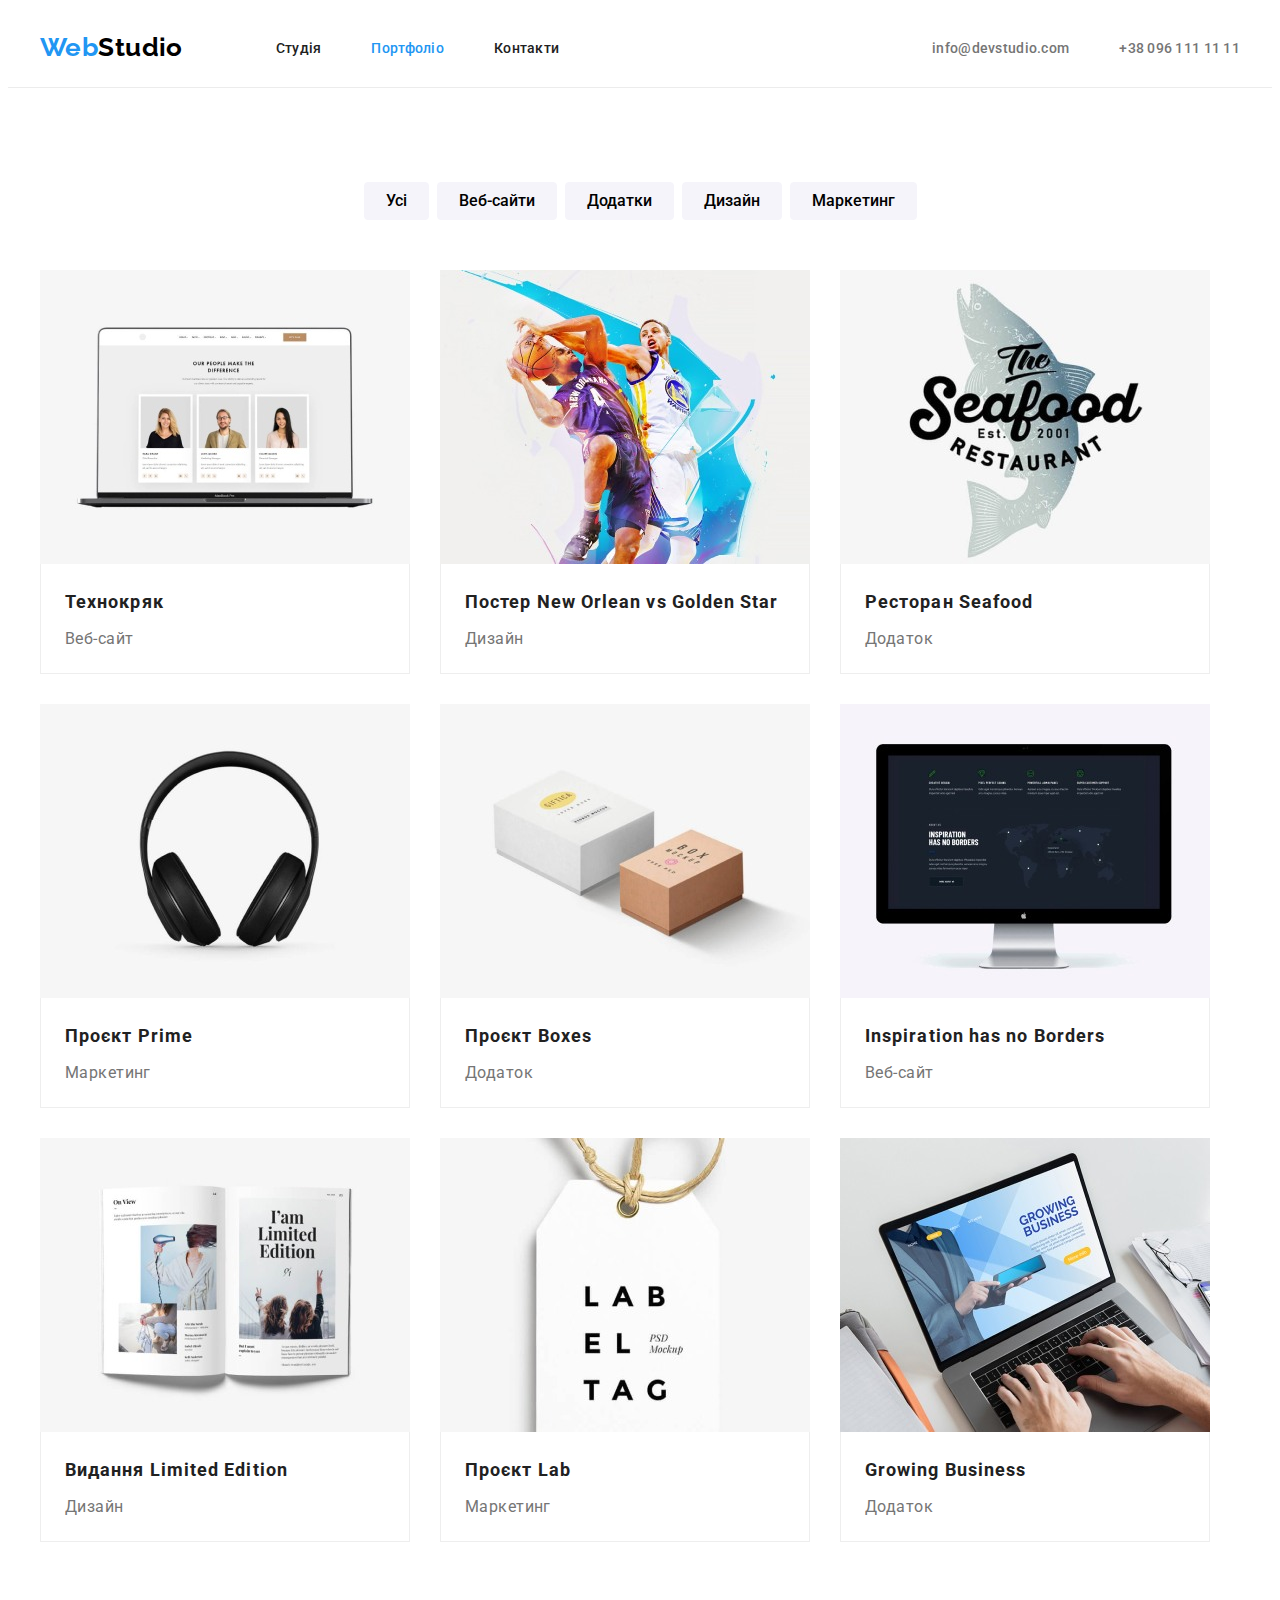
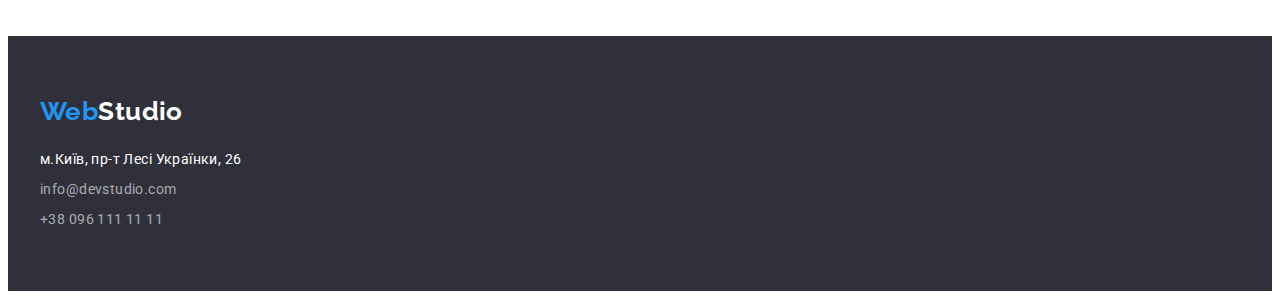
==== commit a2fb2116: "changes" ====
--- a/portfolio.html
+++ b/portfolio.html
@@ -180,7 +180,7 @@
         </div>
       </section>
       <!--Footer-->
-      <footer class="footer">
+      <footer class="footer footer-section">
         <div class="container footer-container">
           <a class="logo-footer" href="./index.html"> <span class="accent">Web</span>Studio</a>
           <address class="contacts">
--- a/css/styles.css
+++ b/css/styles.css
@@ -156,10 +156,11 @@
   color: var(--link-hvr-cl);
 }
 /*Footer*/
+
 .footer {
   background-color: var(--dark-bg-cl);
 }
-.footer-container {
+.footer-section {
   padding-top: 60px;
   padding-bottom: 60px;
 }
@@ -170,7 +171,6 @@
   padding-left: 0;
   flex-direction: column;
   width: 231px;
-  height: 81px;
 }
 
 .logo-footer {
@@ -185,7 +185,7 @@
   list-style: none;
 }
 .contacts-item:not(:last-child){
-  margin-bottom: 9px;
+  margin-bottom: 6px;
 }
 
 .link-address {
@@ -325,7 +325,6 @@
   margin-bottom: 0;
   padding-left: 0;
 
-
   list-style: none;
 }
 .teams-item {
@@ -333,7 +332,7 @@
   flex-direction: column;
   width: 270px;
 }
-.teams-item {
+.teams-item:not(:last-child) {
   margin-right: 30px;
 }
 .teams-title {
@@ -414,11 +413,15 @@
   font-size: 16px;
   line-height: calc(30 / 16);
   color: var(--secondary-txt-cl);
+  margin-top: 4px;
 }
 .portfolio-item {
   width: 370px;
-  border: var(--portfolio-cards-border);
+  ;
 }
 .portfolio-group {
-  margin: 20px 24px;
+  padding: 20px 24px 19px 24px;
+  border-left: var(--portfolio-cards-border);
+  border-right: var(--portfolio-cards-border);
+  border-bottom: var(--portfolio-cards-border);
 }